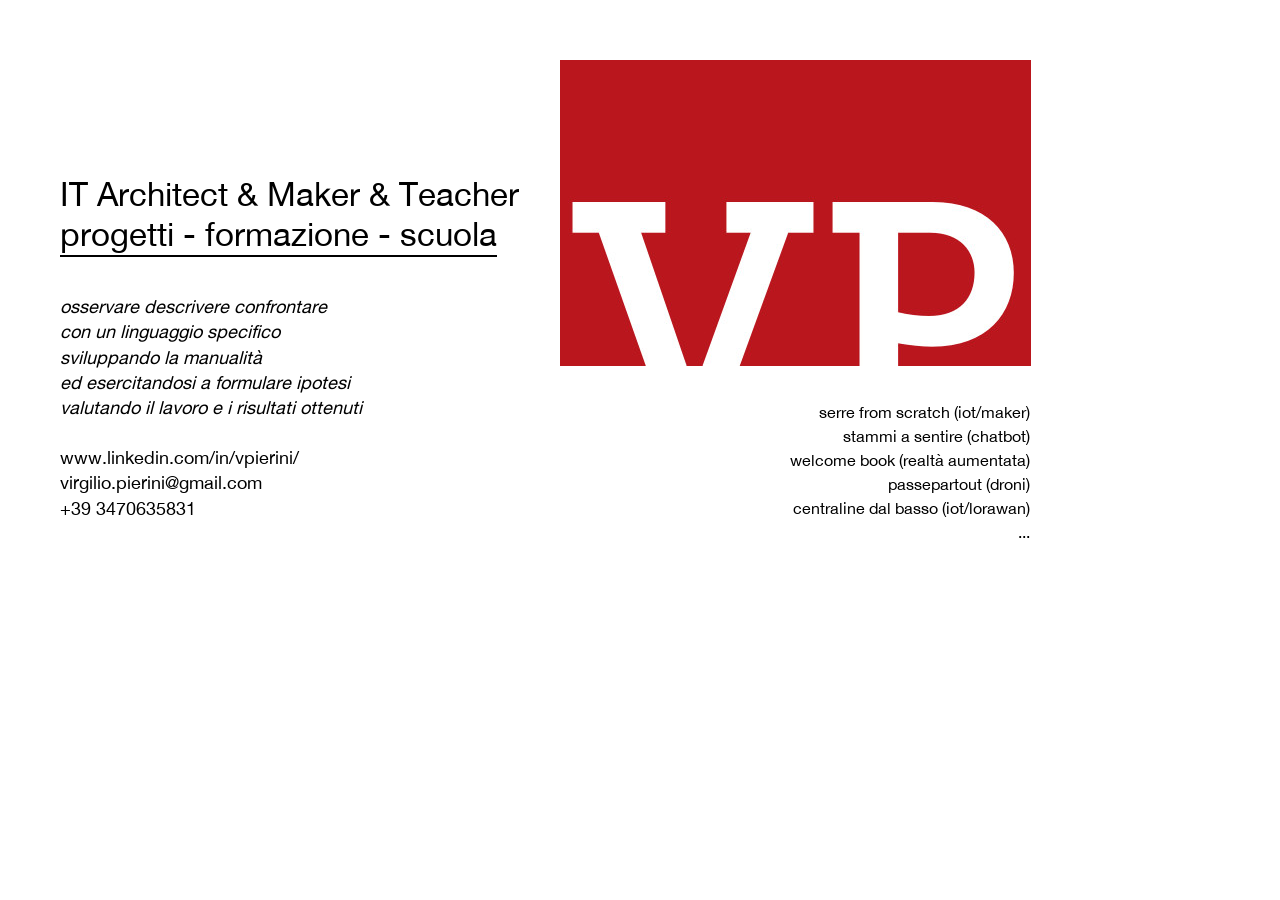
==== index.html @ 3605178a "versione per didacta, struttura richiesta da github" ====
<html>
    <head>

        <title>Virgilio Pierini</title>
        <meta name="title" content="Virgilio Pierini - IT Architech Maker Teacher" />
        <meta name="description" content="architetto e docente freelance nei mondi cloud, big data, analytics e iot. interessato a formazione, scuola e disabilit&agrave;" />
        <meta name="keywords" content="robotica, integrazione, disabilit&agrave;, sensorialit&agrave;, iot, big data, cloud, analytics, machine learning, ai, chatbot, augmented reality, droni, cybersecurity, wearable" />

        <link rel="stylesheet" href="virgiliopierini.css" />
        
        
    </head>
    <body>
    <header class="vp">
        <div class="vp-summary">serre&nbsp;from&nbsp;scratch&nbsp;(&lrm;iot/maker)&lrm; stammi&nbsp;a&nbsp;sentire&nbsp;(&lrm;chatbot)&lrm; welcome&nbsp;book&nbsp;(&lrm;realt&agrave;&nbsp;aumentata)&lrm; passepartout&nbsp;(&lrm;droni)&lrm; centraline&nbsp;dal&nbsp;basso&nbsp;(&lrm;iot/lorawan)&lrm; ...</div>
    </header>
    <div class="vp-picture">
        <img src="virgiliopierini.jpg">
    </div>
    <div class="vp-about">
        <h2 class="vp-about-headline">IT Architect &amp; Maker &amp; Teacher<br/><em>progetti - formazione - scuola</em></h2>
        <h1 class="vp-about-body"><i>osservare descrivere confrontare<br/>con un linguaggio specifico<br/>sviluppando la manualit&agrave;<br/>ed esercitandosi a formulare ipotesi<br/>valutando il lavoro e i risultati ottenuti</i></h1>
        <div class="vp-about-contact">
            <ul>
                <li><a href="https://www.linkedin.com/in/vpierini/">www.linkedin.com/in/vpierini/</a></li>
                <li><a href="mailto:virgilio.pierini@gmail.com">virgilio.pierini@gmail.com</a></li>
                <li><a href="tel:+393470635831">+39 3470635831</a></li>
            </ul>
        </div>
    </div>
    </body>
</html>
---- virgiliopierini.css ----
@font-face{
	font-family:'Helvetica-Neue';
	src:url("fonts/helvetica-neue.woff2") format("woff2"),url("fonts/helvetica-neue.woff") format("woff");
	font-weight:400}

body, div, span, object, iframe, h1, h2, h3, h4, h5, h6, p, blockquote, pre, a, abbr, acronym, address, code, del, dfn, em, img, q, dl, dt, dd, ol, ul, li, fieldset, form, label, legend, table, caption, tbody, tfoot, thead, tr, th, td, article, aside, dialog, figure, footer, header, hgroup, nav, section {
  margin-top: 0px;
  margin-right: 0px;
  margin-bottom: 0px;
  margin-left: 0px;
  padding-top: 0px;
  padding-right: 0px;
  padding-bottom: 0px;
  padding-left: 0px;
  border-top-width: 0px;
  border-right-width: 0px;
  border-bottom-width: 0px;
  border-left-width: 0px;
  border-top-style: initial;
  border-right-style: initial;
  border-bottom-style: initial;
  border-left-style: initial;
  border-top-color: initial;
  border-right-color: initial;
  border-bottom-color: initial;
  border-left-color: initial;
  border-image-source: initial;
  border-image-slice: initial;
  border-image-width: initial;
  border-image-outset: initial;
  border-image-repeat: initial;
  font-weight: inherit;
  font-style: inherit;
  font-size: 100%;
  font-family: inherit;
  vertical-align: baseline;
  font-family:"Helvetica-Neue",Helvetica,Arial;
}
body {
  line-height: 1.5;
  background-image: initial;
  background-position-x: initial;
  background-position-y: initial;
  background-size: initial;
  background-repeat-x: initial;
  background-repeat-y: initial;
  background-attachment: initial;
  background-origin: initial;
  background-clip: initial;
  background-color: transparent;
  height: 100%;
  width: 100%;
}
article, aside, dialog, figure, footer, header, hgroup, nav, section {
  display: block;
}
.vp-summary{
  width: 80px;
  height: 18px;
  position: absolute;
  z-index: 100;
  top: 400px;
  left: 950px;
  direction:rtl;
}
.vp-picture {
  width: 471px;
  height: 306px;
  position: absolute;
  z-index: -1;
  top: 60px;
  left: 560px;
}
.vp-about {
  max-width: 560px;
  width: 100%;
  position: absolute;
  top: 160px;
  left: 60px;
  z-index: 1;
  display: block;
}
h1, h2, h3, h4 {
  font-weight: 400;
  line-height: 1.2;
}
h2 {
  font-size: 33px;
}
.vp-about-headline {
  margin-bottom: 40px;
  transform: translateY(15px);
}
.vp-about-headline em {
  border-bottom-width: 2px;
  border-bottom-style: solid;
  border-bottom-color: rgb(0, 0, 0);
  padding-bottom: 2px;
}
h1 {
  font-weight: 100;
  font-size: 23px;
}
.vp-about-body {
  font-weight: 400;
  font-size: 18px;
  line-height: 1.4;
  margin-bottom: 25px;
  transform: translateY(15px);
}
ul {
  list-style-type: none;
  list-style-position: initial;
  list-style-image: initial;
}
.vp-about-contact li {
  line-height: 1.4;
  transform: translateY(15px);
}
a {
  font-weight: 400;
  font-size: 18px;
  line-height: 1.4;
  color: rgb(0, 0, 0);
  text-decoration-line: none;
  text-decoration-style: initial;
  text-decoration-color: initial;
}
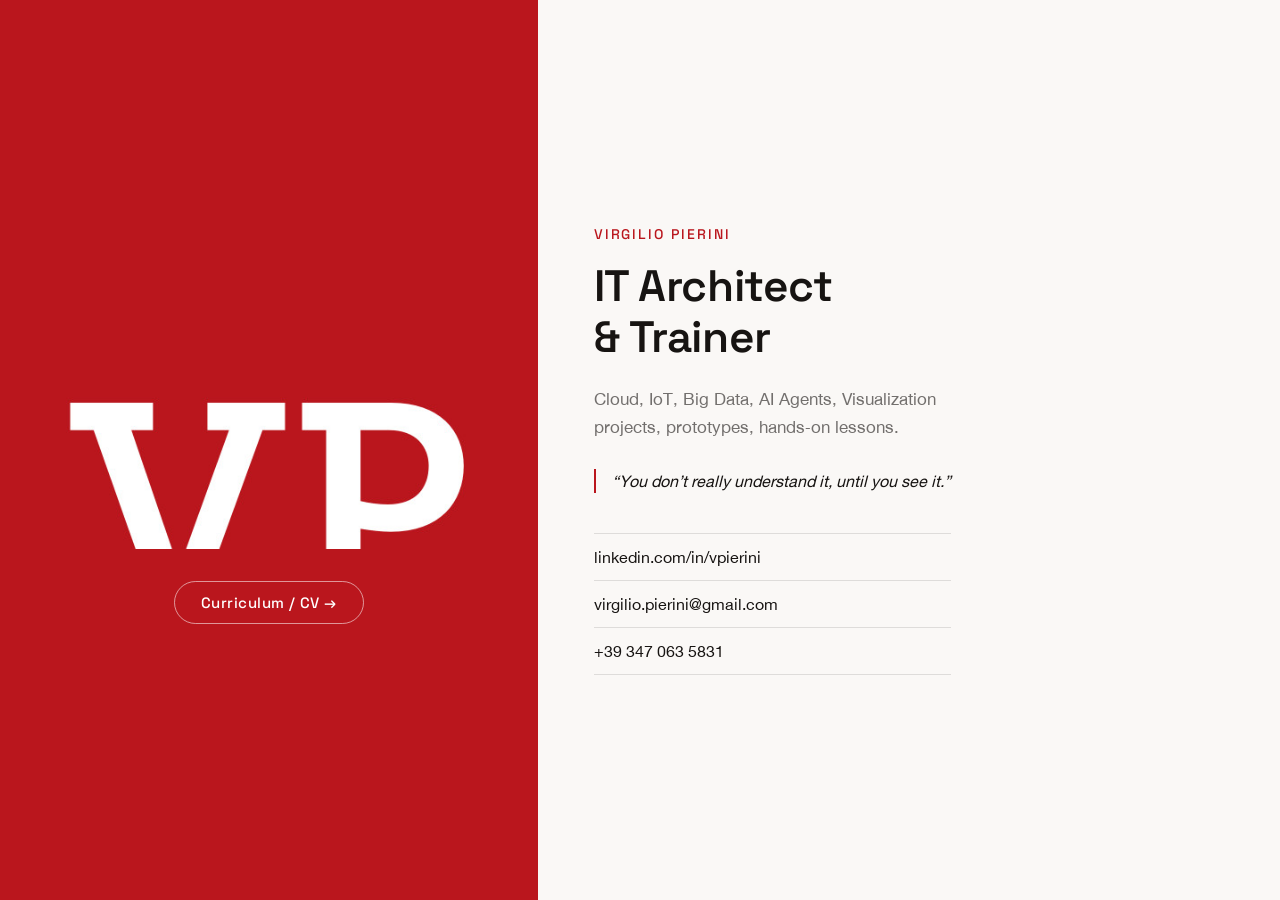
==== commit 1d85a11d: "Rifà la home page in chiave professionale Sostituisce il vecchio layout a posizionamento assoluto co" ====
--- a/index.html
+++ b/index.html
@@ -1,33 +1,46 @@
+<!DOCTYPE html>
+<html lang="en">
+<head>
+    <meta charset="utf-8" />
+    <meta name="viewport" content="width=device-width, initial-scale=1" />
 
-<html>
-    <head>
+    <title>Virgilio Pierini</title>
+    <meta name="title" content="Virgilio Pierini — IT Architect &amp; Trainer" />
+    <meta name="description" content="Virgilio Pierini, architetto informatico e docente freelance. Contatti e curriculum." />
 
-        <title>Virgilio Pierini</title>
-        <meta name="title" content="Virgilio Pierini - IT Architech Maker Teacher" />
-        <meta name="description" content="architetto e docente freelance nei mondi cloud, big data, analytics e iot. interessato a formazione, scuola e disabilit&agrave;" />
-        <meta name="keywords" content="robotica, integrazione, disabilit&agrave;, sensorialit&agrave;, iot, big data, cloud, analytics, machine learning, ai, chatbot, augmented reality, droni, cybersecurity, wearable" />
+    <link rel="preconnect" href="https://fonts.googleapis.com">
+    <link rel="preconnect" href="https://fonts.gstatic.com" crossorigin>
+    <link href="https://fonts.googleapis.com/css2?family=Space+Grotesk:wght@400;500;600;700&display=swap" rel="stylesheet">
 
-        <link rel="stylesheet" href="virgiliopierini.css" />
-        
-        
-    </head>
-    <body>
-    <header class="vp">
-        <div class="vp-summary">serre&nbsp;from&nbsp;scratch&nbsp;(&lrm;iot/maker)&lrm; stammi&nbsp;a&nbsp;sentire&nbsp;(&lrm;chatbot)&lrm; welcome&nbsp;book&nbsp;(&lrm;realt&agrave;&nbsp;aumentata)&lrm; passepartout&nbsp;(&lrm;droni)&lrm; centraline&nbsp;dal&nbsp;basso&nbsp;(&lrm;iot/lorawan)&lrm; ...</div>
-    </header>
-    <div class="vp-picture">
-        <img src="virgiliopierini.jpg">
+    <link rel="stylesheet" href="virgiliopierini.css" />
+</head>
+<body>
+
+    <div class="vp-panel vp-panel-photo">
+        <img class="vp-photo" src="virgiliopierini.jpg" alt="VP — Virgilio Pierini" />
+        <a class="vp-cv" href="CV%20Virgilio%20Pierini.pdf" target="_blank" rel="noopener">
+            Curriculum&nbsp;/&nbsp;CV <span aria-hidden="true">&rarr;</span>
+        </a>
     </div>
-    <div class="vp-about">
-        <h2 class="vp-about-headline">IT Architect &amp; Maker &amp; Teacher<br/><em>progetti - formazione - scuola</em></h2>
-        <h1 class="vp-about-body"><i>osservare descrivere confrontare<br/>con un linguaggio specifico<br/>sviluppando la manualit&agrave;<br/>ed esercitandosi a formulare ipotesi<br/>valutando il lavoro e i risultati ottenuti</i></h1>
-        <div class="vp-about-contact">
-            <ul>
-                <li><a href="https://www.linkedin.com/in/vpierini/">www.linkedin.com/in/vpierini/</a></li>
+
+    <div class="vp-panel vp-panel-content">
+        <div class="vp-content-inner">
+            <p class="vp-eyebrow">Virgilio Pierini</p>
+            <h1 class="vp-title">IT Architect<br/>&amp; Trainer</h1>
+            <p class="vp-intro">
+                Cloud, IoT, Big Data, AI Agents, Visualization<br/>
+                projects, prototypes, hands‑on lessons.
+            </p>
+
+            <p class="vp-motto">&ldquo;You don&rsquo;t really understand it, until you see it.&rdquo;</p>
+
+            <ul class="vp-contacts">
+                <li><a href="https://www.linkedin.com/in/vpierini/" target="_blank" rel="noopener">linkedin.com/in/vpierini</a></li>
                 <li><a href="mailto:virgilio.pierini@gmail.com">virgilio.pierini@gmail.com</a></li>
-                <li><a href="tel:+393470635831">+39 3470635831</a></li>
+                <li><a href="tel:+393470635831">+39 347 063 5831</a></li>
             </ul>
         </div>
     </div>
-    </body>
-</html>+
+</body>
+</html>
--- a/virgiliopierini.css
+++ b/virgiliopierini.css
@@ -3,126 +3,181 @@
 	src:url("fonts/helvetica-neue.woff2") format("woff2"),url("fonts/helvetica-neue.woff") format("woff");
 	font-weight:400}
 
-body, div, span, object, iframe, h1, h2, h3, h4, h5, h6, p, blockquote, pre, a, abbr, acronym, address, code, del, dfn, em, img, q, dl, dt, dd, ol, ul, li, fieldset, form, label, legend, table, caption, tbody, tfoot, thead, tr, th, td, article, aside, dialog, figure, footer, header, hgroup, nav, section {
-  margin-top: 0px;
-  margin-right: 0px;
-  margin-bottom: 0px;
-  margin-left: 0px;
-  padding-top: 0px;
-  padding-right: 0px;
-  padding-bottom: 0px;
-  padding-left: 0px;
-  border-top-width: 0px;
-  border-right-width: 0px;
-  border-bottom-width: 0px;
-  border-left-width: 0px;
-  border-top-style: initial;
-  border-right-style: initial;
-  border-bottom-style: initial;
-  border-left-style: initial;
-  border-top-color: initial;
-  border-right-color: initial;
-  border-bottom-color: initial;
-  border-left-color: initial;
-  border-image-source: initial;
-  border-image-slice: initial;
-  border-image-width: initial;
-  border-image-outset: initial;
-  border-image-repeat: initial;
-  font-weight: inherit;
-  font-style: inherit;
-  font-size: 100%;
-  font-family: inherit;
-  vertical-align: baseline;
-  font-family:"Helvetica-Neue",Helvetica,Arial;
+:root{
+	--vp-red: #ba161d;
+	--vp-ink: #171412;
+	--vp-paper: #faf8f6;
+	--vp-muted: rgba(23,20,18,0.6);
 }
-body {
-  line-height: 1.5;
-  background-image: initial;
-  background-position-x: initial;
-  background-position-y: initial;
-  background-size: initial;
-  background-repeat-x: initial;
-  background-repeat-y: initial;
-  background-attachment: initial;
-  background-origin: initial;
-  background-clip: initial;
-  background-color: transparent;
-  height: 100%;
-  width: 100%;
+
+*{
+	margin: 0;
+	padding: 0;
+	box-sizing: border-box;
 }
-article, aside, dialog, figure, footer, header, hgroup, nav, section {
-  display: block;
+
+html, body{
+	height: 100%;
 }
-.vp-summary{
-  width: 80px;
-  height: 18px;
-  position: absolute;
-  z-index: 100;
-  top: 400px;
-  left: 950px;
-  direction:rtl;
+
+body{
+	font-family: "Helvetica-Neue", Helvetica, Arial, sans-serif;
+	background: var(--vp-paper);
+	color: var(--vp-ink);
+	min-height: 100vh;
+	display: flex;
+	flex-direction: row;
 }
-.vp-picture {
-  width: 471px;
-  height: 306px;
-  position: absolute;
-  z-index: -1;
-  top: 60px;
-  left: 560px;
+
+a{
+	color: inherit;
+	text-decoration: none;
 }
-.vp-about {
-  max-width: 560px;
-  width: 100%;
-  position: absolute;
-  top: 160px;
-  left: 60px;
-  z-index: 1;
-  display: block;
+
+/* ---- left panel: photo + cv ---- */
+
+.vp-panel-photo{
+	position: relative;
+	flex: 0 0 42%;
+	min-height: 100vh;
+	background: var(--vp-red);
+	display: flex;
+	flex-direction: column;
+	justify-content: center;
+	align-items: center;
+	padding: 48px 40px;
 }
-h1, h2, h3, h4 {
-  font-weight: 400;
-  line-height: 1.2;
+
+.vp-photo{
+	display: block;
+	width: 100%;
+	max-width: 420px;
+	height: auto;
 }
-h2 {
-  font-size: 33px;
+
+.vp-cv{
+	margin-top: 32px;
+	font-family: "Space Grotesk", "Helvetica-Neue", sans-serif;
+	font-weight: 500;
+	font-size: 15px;
+	letter-spacing: 0.03em;
+	color: #fff;
+	border: 1px solid rgba(255,255,255,0.55);
+	border-radius: 999px;
+	padding: 11px 26px;
+	transition: background 0.2s ease, color 0.2s ease, border-color 0.2s ease;
 }
-.vp-about-headline {
-  margin-bottom: 40px;
-  transform: translateY(15px);
+
+.vp-cv:hover{
+	background: #fff;
+	color: var(--vp-red);
+	border-color: #fff;
 }
-.vp-about-headline em {
-  border-bottom-width: 2px;
-  border-bottom-style: solid;
-  border-bottom-color: rgb(0, 0, 0);
-  padding-bottom: 2px;
+
+.vp-cv span{
+	display: inline-block;
+	transition: transform 0.2s ease;
 }
-h1 {
-  font-weight: 100;
-  font-size: 23px;
+
+.vp-cv:hover span{
+	transform: translateX(3px);
 }
-.vp-about-body {
-  font-weight: 400;
-  font-size: 18px;
-  line-height: 1.4;
-  margin-bottom: 25px;
-  transform: translateY(15px);
+
+/* ---- right panel: identity + contacts ---- */
+
+.vp-panel-content{
+	flex: 1;
+	display: flex;
+	align-items: center;
+	padding: 64px 56px;
 }
-ul {
-  list-style-type: none;
-  list-style-position: initial;
-  list-style-image: initial;
+
+.vp-content-inner{
+	max-width: 520px;
 }
-.vp-about-contact li {
-  line-height: 1.4;
-  transform: translateY(15px);
+
+.vp-eyebrow{
+	font-family: "Space Grotesk", "Helvetica-Neue", sans-serif;
+	font-weight: 500;
+	font-size: 14px;
+	letter-spacing: 0.14em;
+	text-transform: uppercase;
+	color: var(--vp-red);
+	margin-bottom: 18px;
 }
-a {
-  font-weight: 400;
-  font-size: 18px;
-  line-height: 1.4;
-  color: rgb(0, 0, 0);
-  text-decoration-line: none;
-  text-decoration-style: initial;
-  text-decoration-color: initial;
+
+.vp-title{
+	font-family: "Space Grotesk", "Helvetica-Neue", sans-serif;
+	font-weight: 600;
+	font-size: 44px;
+	line-height: 1.15;
+	letter-spacing: -0.01em;
+	margin-bottom: 24px;
 }
+
+.vp-intro{
+	font-size: 17px;
+	line-height: 1.6;
+	color: var(--vp-muted);
+	max-width: 440px;
+	margin-bottom: 28px;
+}
+
+.vp-motto{
+	font-style: italic;
+	font-size: 16px;
+	line-height: 1.5;
+	color: var(--vp-ink);
+	max-width: 400px;
+	padding-left: 16px;
+	border-left: 2px solid var(--vp-red);
+	margin-bottom: 40px;
+}
+
+.vp-contacts{
+	list-style: none;
+	border-top: 1px solid rgba(23,20,18,0.12);
+}
+
+.vp-contacts li{
+	border-bottom: 1px solid rgba(23,20,18,0.12);
+}
+
+.vp-contacts a{
+	display: block;
+	padding: 14px 0;
+	font-size: 16px;
+	font-weight: 400;
+	transition: color 0.2s ease;
+}
+
+.vp-contacts a:hover{
+	color: var(--vp-red);
+}
+
+/* ---- responsive ---- */
+
+@media (max-width: 860px){
+	body{
+		flex-direction: column;
+	}
+
+	.vp-panel-photo{
+		flex: none;
+		min-height: auto;
+		width: 100%;
+		padding: 40px 32px;
+	}
+
+	.vp-photo{
+		max-width: 280px;
+	}
+
+	.vp-panel-content{
+		padding: 48px 32px 64px;
+	}
+
+	.vp-title{
+		font-size: 34px;
+	}
+}
